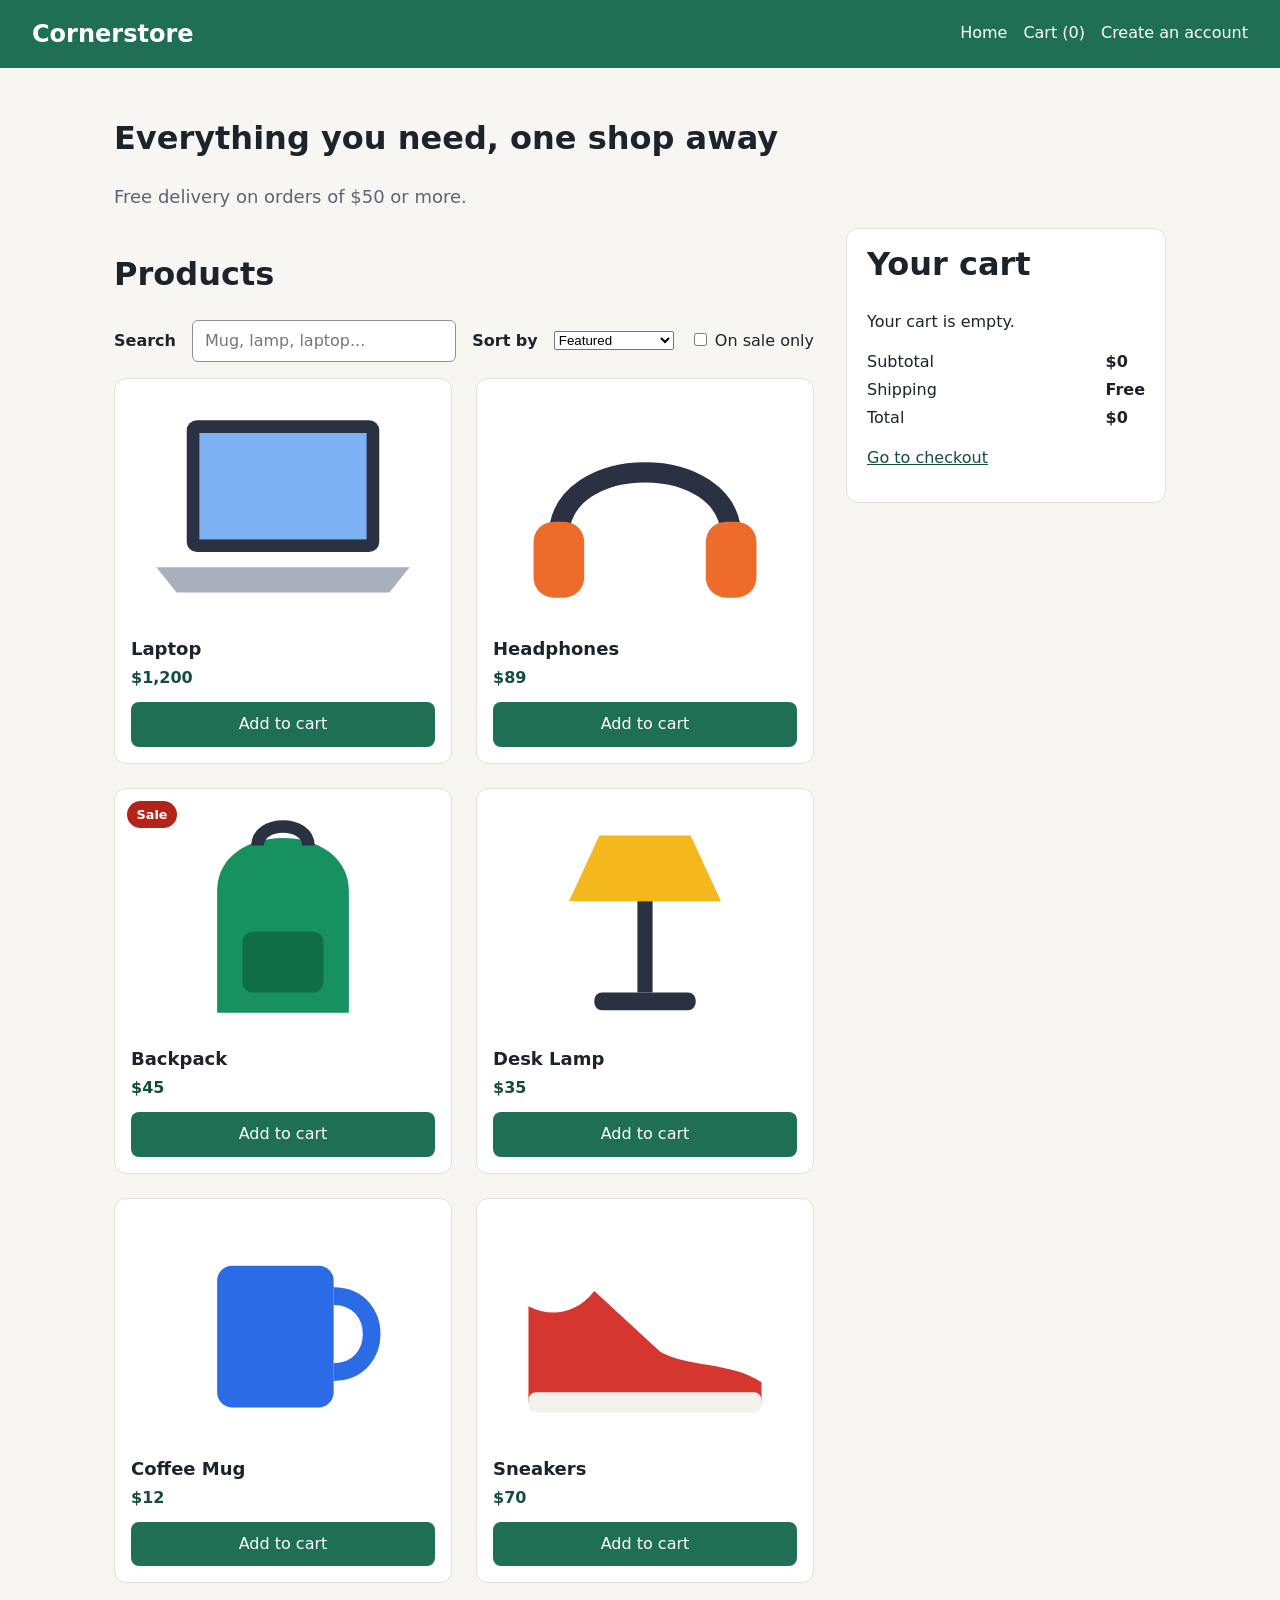
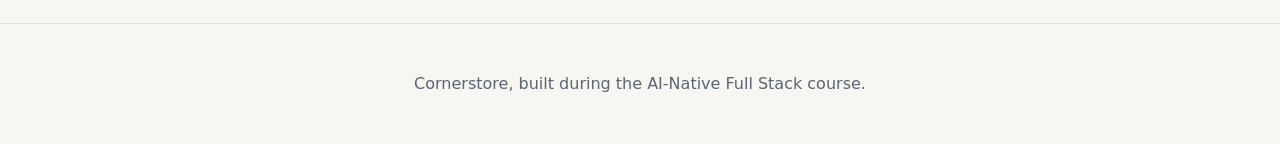
==== index.html @ 8194e727 "Add the store pages and scripts" ====
<!DOCTYPE html>
<html lang="en">
<head>
    <meta charset="UTF-8">
    <meta name="viewport" content="width=device-width, initial-scale=1.0">
    <title>Cornerstore</title>
    <link rel="stylesheet" href="css/style.css">
</head>
<body>
    <header>
        <h1>Cornerstore</h1>
        <nav>
            <a href="index.html">Home</a>
            <a href="cart.html">Cart (<span id="cart-count">0</span>)</a>
            <a href="register.html">Create an account</a>
        </nav>
    </header>
    <main>
        <section class="hero">
            <h2>Everything you need, one shop away</h2>
            <p>Free delivery on orders of $50 or more.</p>
        </section>
        <section class="shop">
            <div>
                <h2>Products</h2>
                <p class="filters">
                    <label for="search">Search</label>
                    <input id="search" type="search" placeholder="Mug, lamp, laptop...">
                    <label for="sort">Sort by</label>
                    <select id="sort">
                        <option value="featured">Featured</option>
                        <option value="price-asc">Price low to high</option>
                        <option value="price-desc">Price high to low</option>
                        <option value="name-asc">Name A to Z</option>
                    </select>
                    <label class="check"><input id="sale-only" type="checkbox"> On sale only</label>
                </p>
                <p id="search-summary" hidden>Showing results for <strong id="search-term"></strong></p>
                <ul class="products" id="product-list"></ul>
                <p id="no-results" hidden>No products match your search.</p>
            </div>
            <aside class="cart" aria-labelledby="cart-heading">
                <h2 id="cart-heading">Your cart</h2>
                <p id="cart-empty">Your cart is empty.</p>
                <ul id="cart-items"></ul>
                <dl class="totals">
                    <dt>Subtotal</dt><dd id="subtotal">$0</dd>
                    <dt>Shipping</dt><dd id="shipping">Free</dd>
                    <dt>Total</dt><dd id="total">$0</dd>
                </dl>
                <p><a href="checkout.html">Go to checkout</a></p>
            </aside>
        </section>
    </main>
    <footer>
        <p>Cornerstore, built during the AI-Native Full Stack course.</p>
    </footer>
    <script type="module" src="js/shop.js"></script>
</body>
</html>
---- css/style.css ----
/* Cornerstore styles, built in Section 5. Mobile first: the base rules are for small screens, and media queries add to them. */

/* 5.13: colours and sizes in one place */
:root {
    --brand: #1f6f54;
    --brand-dark: #154d3a;
    --ink: #1d232b;
    --muted: #5b6573;
    --paper: #f7f6f2;
    --card: #ffffff;
    --line: #e2e0d8;
    --sale: #b42318;
    --focus: #f2b705;
    --radius: 12px;
}

/* 5.5: width includes padding and border */
*,
*::before,
*::after {
    box-sizing: border-box;
}

/* 5.1 and 5.4: the page */
body {
    margin: 0;
    font-family: system-ui, -apple-system, "Segoe UI", Roboto, sans-serif;
    font-size: 1rem;
    line-height: 1.5;
    color: var(--ink);
    background-color: var(--paper);
}

h2 {
    font-size: 1.75rem;
    line-height: 1.2;
}

a {
    color: var(--brand-dark);
}

/* 5.6 and 5.7: the header sticks to the top, and Flexbox lays it out */
header {
    position: sticky;
    top: 0;
    z-index: 10;
    display: flex;
    flex-wrap: wrap;
    justify-content: space-between;
    align-items: center;
    gap: 0.5rem 1.5rem;
    padding: 1rem 1.5rem;
    background-color: var(--brand);
    color: #ffffff;
}

header h1 {
    margin: 0;
    font-size: 1.5rem;
}

header a {
    color: #ffffff;
    text-decoration: none;
}

nav {
    display: flex;
    gap: 1rem;
}

nav a {
    border-bottom: 2px solid transparent;
    transition: border-color 0.2s;
}

/* 5.12: hover and keyboard focus */
nav a:hover {
    border-bottom-color: #ffffff;
}

:focus-visible {
    outline: 3px solid var(--focus);
    outline-offset: 2px;
    /* 5.16: a dark inner ring, so the focus ring passes 3:1 on light backgrounds too (yellow alone is 1.68:1 on paper) */
    box-shadow: 0 0 0 2px var(--ink);
}

main {
    max-width: 1100px;
    margin: 0 auto;
    padding: 1.5rem;
}

.hero p {
    color: var(--muted);
    font-size: 1.125rem;
}

/* 5.9 and 5.10: the product grid and its cards */
.products {
    list-style: none;
    padding: 0;
    display: grid;
    grid-template-columns: repeat(auto-fill, minmax(220px, 1fr));
    gap: 1.5rem;
}

.card {
    position: relative;
    padding: 1rem;
    background-color: var(--card);
    border: 1px solid var(--line);
    border-radius: var(--radius);
    transition: transform 0.2s, box-shadow 0.2s;
}

.card:hover {
    transform: translateY(-4px);
    box-shadow: 0 8px 24px rgba(0, 0, 0, 0.08);
}

.card img {
    display: block;
    width: 100%;
    height: auto;
}

.card h3 {
    margin: 0.75rem 0 0.25rem;
    font-size: 1.125rem;
}

.price {
    margin: 0;
    font-weight: 700;
    color: var(--brand-dark);
}

/* 5.6: the badge sits on the card's corner */
.badge {
    position: absolute;
    top: 0.75rem;
    left: 0.75rem;
    padding: 0.25rem 0.6rem;
    border-radius: 999px;
    background-color: var(--sale);
    color: #ffffff;
    font-size: 0.8rem;
    font-weight: 700;
}

/* 5.17: buttons, forms and tables */
button {
    font: inherit;
    padding: 0.65rem 1.25rem;
    border: 0;
    border-radius: 8px;
    background-color: var(--brand);
    color: #ffffff;
    cursor: pointer;
    transition: background-color 0.2s;
}

form button {
    margin-top: 1rem;
}

button:hover {
    background-color: var(--brand-dark);
}

label {
    display: block;
    font-weight: 600;
    margin-bottom: 0.25rem;
}

input,
textarea {
    font: inherit;
    width: 100%;
    max-width: 28rem;
    padding: 0.5rem 0.75rem;
    border: 1px solid #8a8f98;
    border-radius: 6px;
}

input[type="radio"],
input[type="checkbox"] {
    width: auto;
}

fieldset {
    margin: 0 0 1.5rem;
    padding: 1rem 1.25rem;
    background-color: var(--card);
    border: 1px solid var(--line);
    border-radius: var(--radius);
}

fieldset label {
    font-weight: 400;
}

table {
    width: 100%;
    border-collapse: collapse;
    background-color: var(--card);
}

caption {
    text-align: left;
    font-weight: 700;
    padding: 0.5rem 0;
}

th,
td {
    padding: 0.75rem;
    text-align: left;
    border-bottom: 1px solid var(--line);
}

tfoot th,
tfoot td {
    font-weight: 700;
}

.product img {
    width: 100%;
    max-width: 480px;
    height: auto;
}

footer {
    padding: 2rem 1.5rem;
    text-align: center;
    color: var(--muted);
    border-top: 1px solid var(--line);
}

/* 5.11: bigger screens */
@media (min-width: 700px) {
    header {
        padding: 1rem 2rem;
    }

    h2 {
        font-size: 2rem;
    }

    .product {
        display: grid;
        grid-template-columns: 1fr 1fr;
        gap: 2rem;
        align-items: start;
    }
}

/* 7.2: switched on and off by JavaScript with classList */
.picked {
    outline: 4px solid var(--focus);
    outline-offset: 4px;
}

/* Section 7: search, the cart and form errors */
.filters {
    display: flex;
    flex-wrap: wrap;
    align-items: center;
    gap: 0.5rem 1rem;
}

.filters label {
    margin: 0;
}

.filters input[type="search"] {
    flex: 1 1 12rem;
}

.check {
    font-weight: 400;
}

.card button {
    margin-top: 0.75rem;
    width: 100%;
}

.cart {
    position: sticky;
    top: 6rem;
    align-self: start;
    padding: 1rem 1.25rem;
    background-color: var(--card);
    border: 1px solid var(--line);
    border-radius: var(--radius);
}

.cart h2 {
    margin-top: 0;
}

#cart-items {
    list-style: none;
    padding: 0;
    margin: 0;
}

#cart-items li {
    display: flex;
    align-items: center;
    gap: 0.5rem;
    padding: 0.5rem 0;
    border-bottom: 1px solid var(--line);
}

.cart-name {
    flex: 1;
}

#cart-items button {
    padding: 0.2rem 0.6rem;
}

#cart-items .remove {
    padding: 0.2rem 0;
    background-color: transparent;
    color: var(--sale);
    text-decoration: underline;
}

.totals {
    display: grid;
    grid-template-columns: 1fr auto;
    gap: 0.25rem;
}

.totals dd {
    margin: 0;
    font-weight: 700;
}

.error {
    display: block;
    color: var(--sale);
    font-weight: 600;
    margin: 0.25rem 0 0;
}

@media (min-width: 700px) {
    .shop {
        display: grid;
        grid-template-columns: 1fr 20rem;
        gap: 2rem;
    }
}
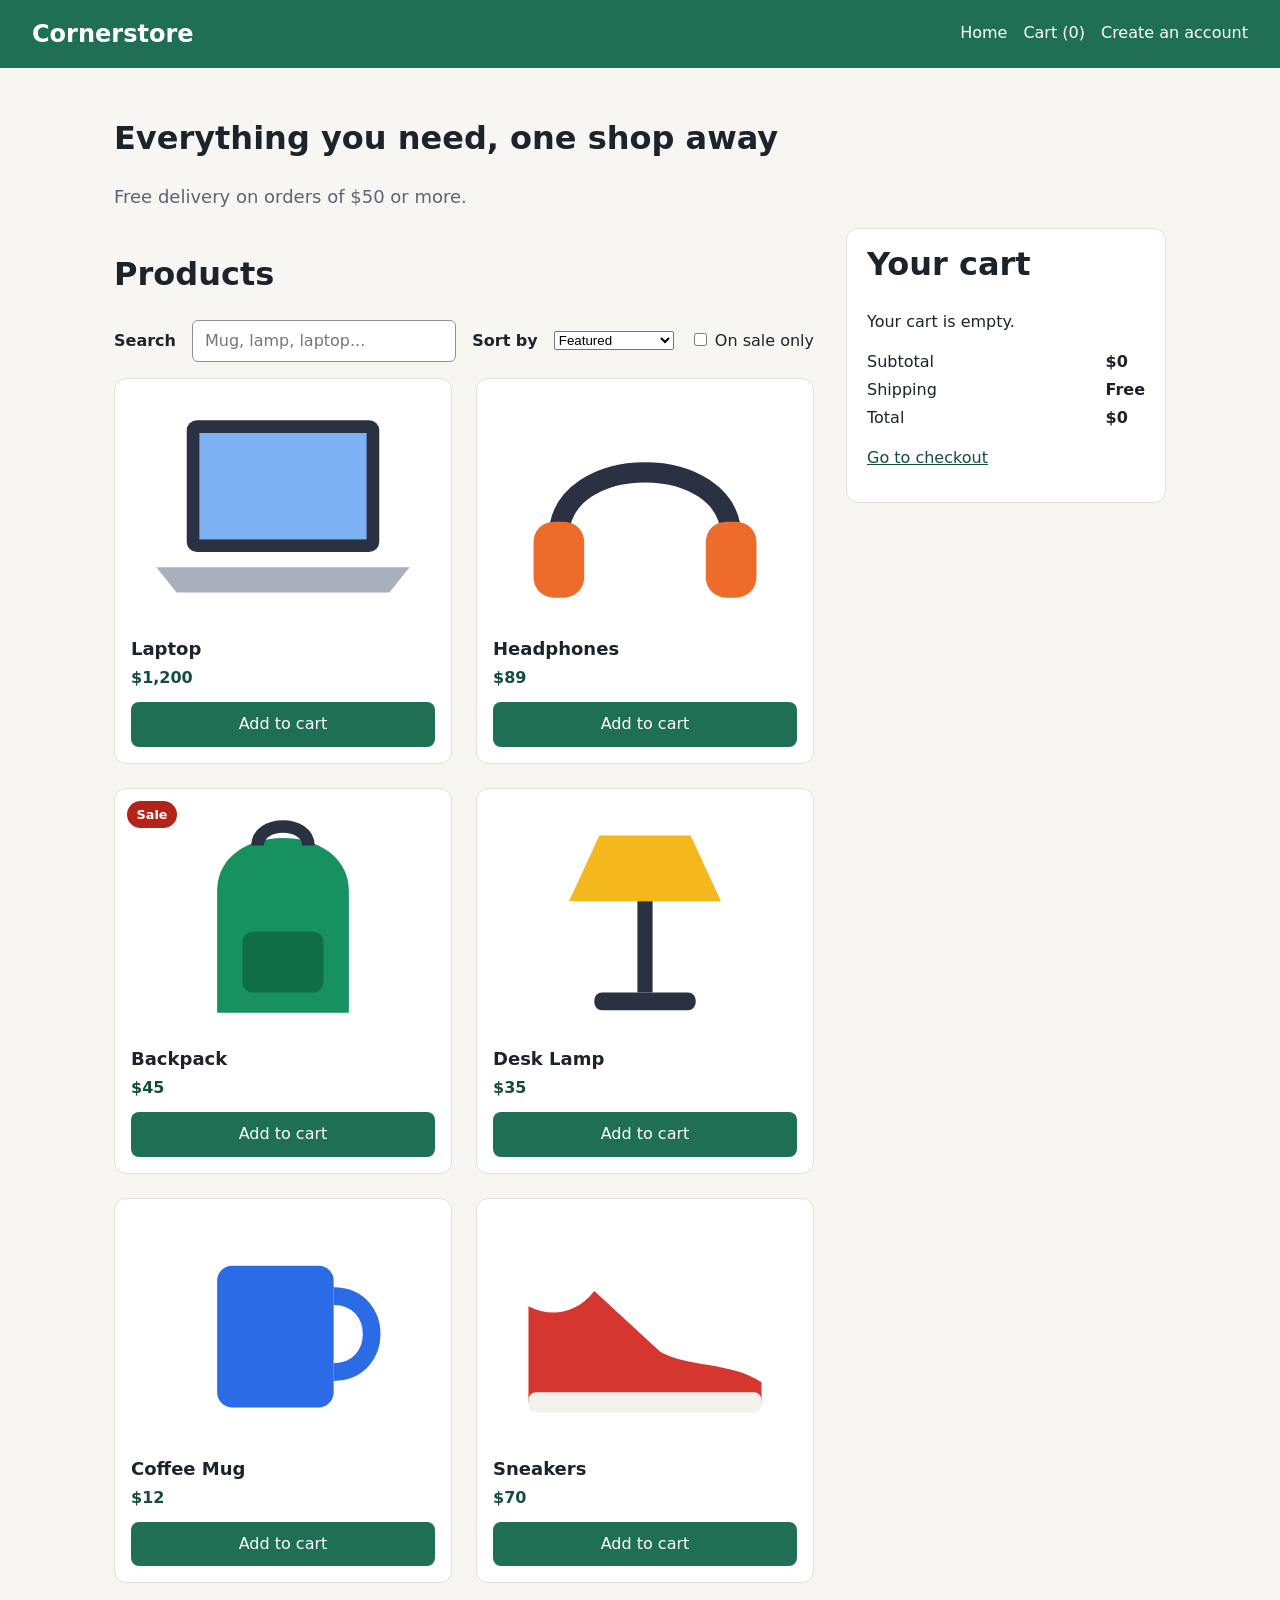
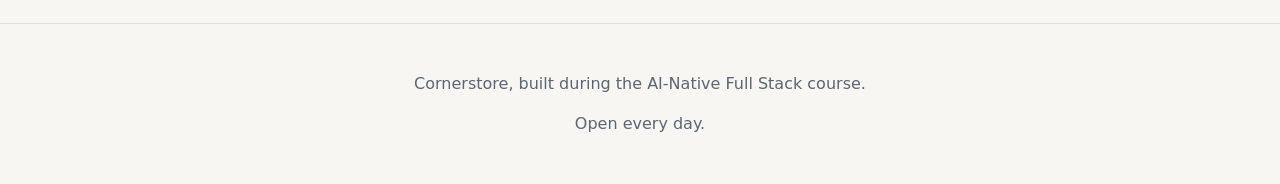
==== commit e4f31904: "Add opening hours to footer" ====
--- a/index.html
+++ b/index.html
@@ -54,6 +54,7 @@
     </main>
     <footer>
         <p>Cornerstore, built during the AI-Native Full Stack course.</p>
+        <p>Open every day.</p>
     </footer>
     <script type="module" src="js/shop.js"></script>
 </body>
